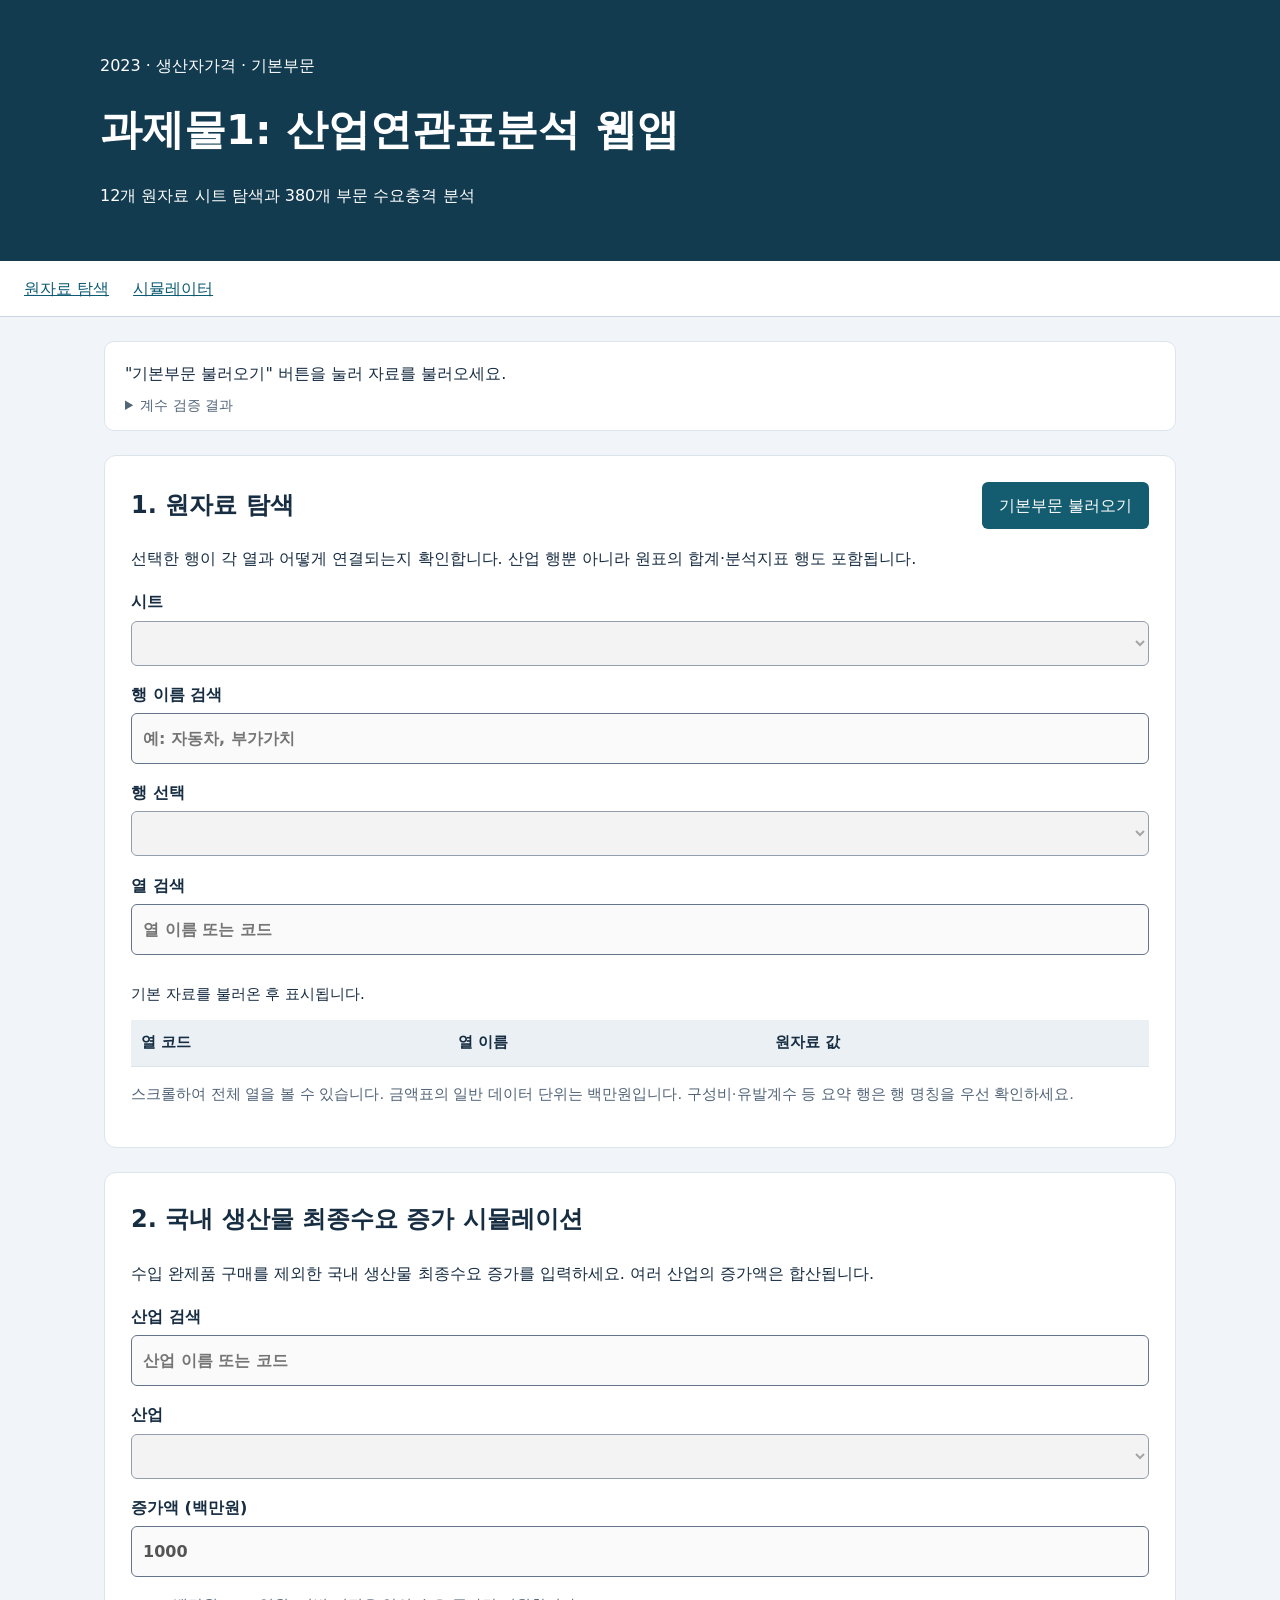
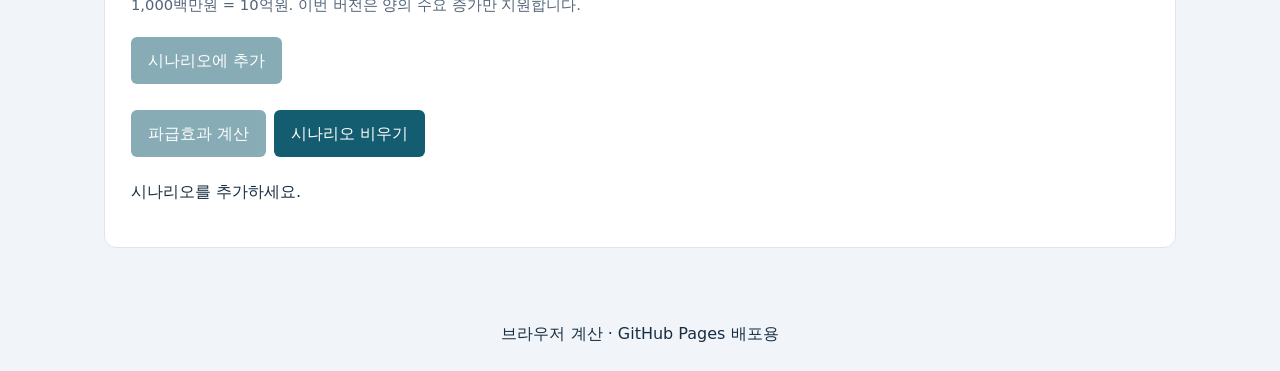
==== index.html @ 2fd3c2f0 "Add files via upload" ====
<!DOCTYPE html>

<html lang="ko"><head><meta charset="utf-8"/><meta content="width=device-width,initial-scale=1" name="viewport"/><title>과제물1: 산업연관표분석 웹앱</title><link href="./style.css" rel="stylesheet"/><script defer="" src="./app.js"></script></head>
<body><header><p>2023 · 생산자가격 · 기본부문</p><h1>과제물1: 산업연관표분석 웹앱</h1><p>12개 원자료 시트 탐색과 380개 부문 수요충격 분석</p></header>
<nav aria-label="주요 메뉴"><a href="#explorer">원자료 탐색</a><a href="#simulation">시뮬레이터</a></nav><main>
<aside aria-label="분석 준비 상태" class="loading-status"><p id="status" role="status">"기본부문 불러오기" 버튼을 눌러 자료를 불러오세요.</p><details><summary>계수 검증 결과</summary><pre id="validation">아직 자료를 불러오지 않았습니다.</pre></details></aside>
<section id="explorer"><div class="section-heading"><h2>1. 원자료 탐색</h2><button id="load-basic" type="button">기본부문 불러오기</button></div><p>선택한 행이 각 열과 어떻게 연결되는지 확인합니다. 산업 행뿐 아니라 원표의 합계·분석지표 행도 포함됩니다.</p><label>시트<select disabled="" id="sheet"></select></label><label>행 이름 검색<input disabled="" id="row-search" placeholder="예: 자동차, 부가가치"/></label><label>행 선택<select disabled="" id="row"></select></label><p id="unit"></p><label>열 검색<input disabled="" id="col-search" placeholder="열 이름 또는 코드"/></label><div class="scroll"><table><caption id="explore-caption">기본 자료를 불러온 후 표시됩니다.</caption><thead><tr><th>열 코드</th><th>열 이름</th><th>원자료 값</th></tr></thead><tbody id="cells"></tbody></table></div><p class="note">스크롤하여 전체 열을 볼 수 있습니다. 금액표의 일반 데이터 단위는 백만원입니다. 구성비·유발계수 등 요약 행은 행 명칭을 우선 확인하세요.</p></section>
<section id="simulation"><h2>2. 국내 생산물 최종수요 증가 시뮬레이션</h2><p>수입 완제품 구매를 제외한 국내 생산물 최종수요 증가를 입력하세요. 여러 산업의 증가액은 합산됩니다.</p><label>산업 검색<input disabled="" id="sector-search" placeholder="산업 이름 또는 코드"/></label><form id="scenario"><label>산업<select disabled="" id="sector" required=""></select></label><label>증가액 (백만원)<input disabled="" id="amount" min="0.01" required="" step="any" type="number" value="1000"/></label><p class="note">1,000백만원 = 10억원. 이번 버전은 양의 수요 증가만 지원합니다.</p><button disabled="" id="add">시나리오에 추가</button></form><ul id="basket"></ul><button disabled="" id="run">파급효과 계산</button><button id="clear">시나리오 비우기</button><p id="sim-status" role="status">시나리오를 추가하세요.</p><div hidden="" id="results"><div class="cards" id="cards"></div><h3>생산유발액 상위 15개 산업</h3><div id="bars"></div><button id="download">전체 380개 산업 CSV 다운로드</button><div class="scroll"><table><caption>산업별 유발액 — 백만원, 생산유발액 내림차순</caption><thead><tr><th>코드</th><th>산업</th><th>생산</th><th>수입</th><th>부가가치</th></tr></thead><tbody id="result-rows"></tbody></table></div></div></section>
</main><footer>브라우저 계산 · GitHub Pages 배포용</footer></body></html>
---- style.css ----
*{box-sizing:border-box}html{scroll-behavior:smooth}body{margin:0;font-family:system-ui,sans-serif;background:#f1f5f9;color:#172d42;line-height:1.7}header{background:#123b50;color:white;padding:36px max(24px,calc((100vw - 1080px)/2))}header h1{font-size:clamp(1.7rem,4vw,2.6rem);margin:6px 0}nav{display:flex;gap:24px;flex-wrap:wrap;padding:14px 24px;background:#fff;border-bottom:1px solid #cbd5e1}a{color:#0d5c73}main{max-width:1120px;margin:auto;padding:24px}section{background:white;border:1px solid #dce5eb;border-radius:12px;margin-bottom:24px;padding:26px;scroll-margin-top:20px}h2{margin-top:0}label{display:block;margin:15px 0;font-weight:600}input,select{display:block;width:100%;padding:11px;border:1px solid #64748b;border-radius:6px;font:inherit;margin-top:5px}button{font:inherit;cursor:pointer;padding:10px 17px;background:#145c70;color:white;border:0;border-radius:6px;margin:5px 8px 5px 0}button:disabled{opacity:.5;cursor:wait}:focus-visible{outline:3px solid #b65c00;outline-offset:3px}.note{color:#526478;font-size:.92rem}#status{background:#eaf5f5;padding:14px;border-radius:8px}.scroll{overflow:auto;max-height:460px}table{width:100%;border-collapse:collapse;font-size:.94rem}th,td{padding:10px;border-bottom:1px solid #dce5eb;text-align:left}thead{position:sticky;top:0;background:#eaf0f4}td:last-child{font-variant-numeric:tabular-nums}caption{text-align:left;padding:12px 0}.cards{display:grid;grid-template-columns:repeat(auto-fit,minmax(180px,1fr));gap:12px}.card{padding:16px;background:#edf6f7;border-radius:8px}.card strong{display:block;font-size:1.5rem}.bar{margin:12px 0}.track{background:#edf2f7;border-radius:4px;height:12px}.fill{height:12px;background:#168179;border-radius:4px}pre{white-space:pre-wrap;overflow-wrap:anywhere;background:#f1f5f9;padding:15px}footer{text-align:center;padding:24px}#basket button{font-size:.85rem} @media(max-width:600px){main{padding:12px}section{padding:18px}nav{gap:14px}}
.loading-status{background:#fff;border:1px solid #dce5eb;border-radius:10px;padding:12px 20px;margin-bottom:24px}.loading-status #status{margin:0;background:transparent;padding:6px 0}.loading-status details{font-size:.9rem;color:#526478}

.section-heading{display:flex;align-items:center;justify-content:space-between;gap:16px;flex-wrap:wrap;margin-bottom:14px}.section-heading h2{margin:0}.section-heading button{margin:0;white-space:nowrap}
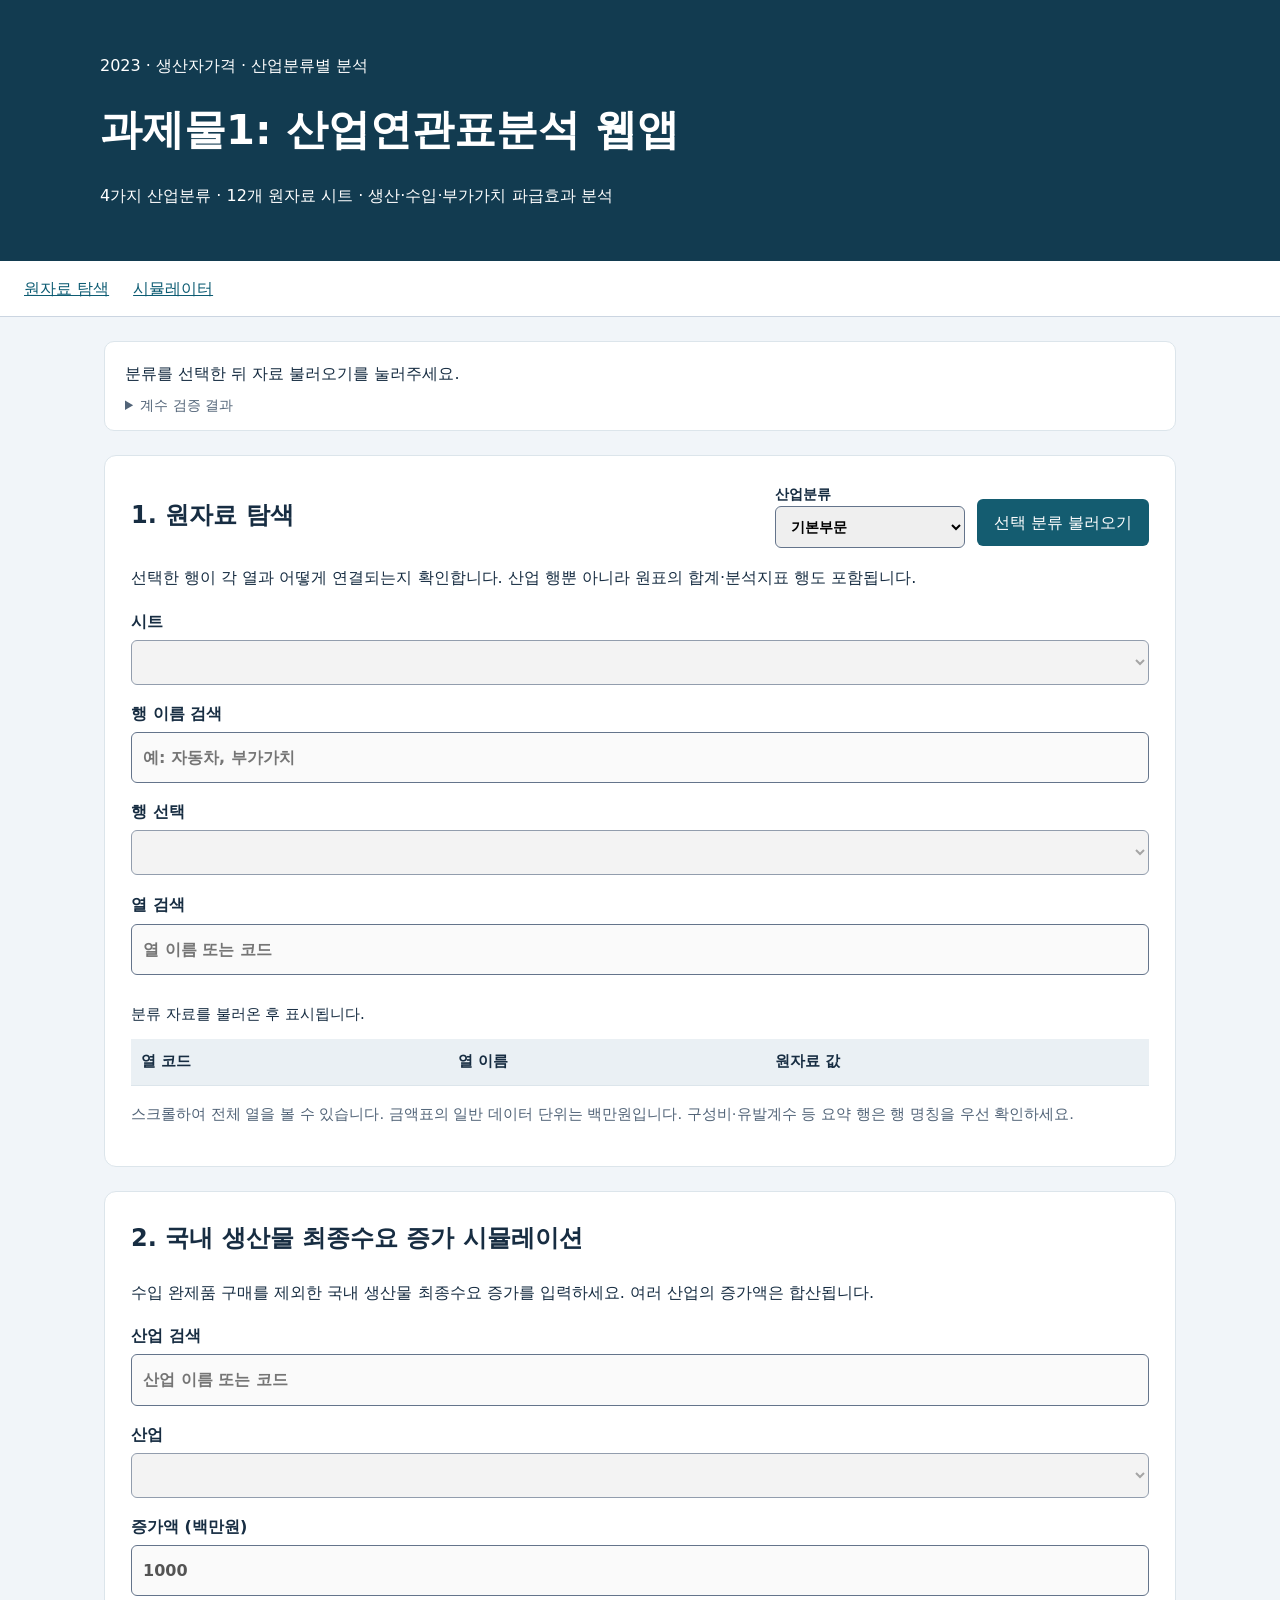
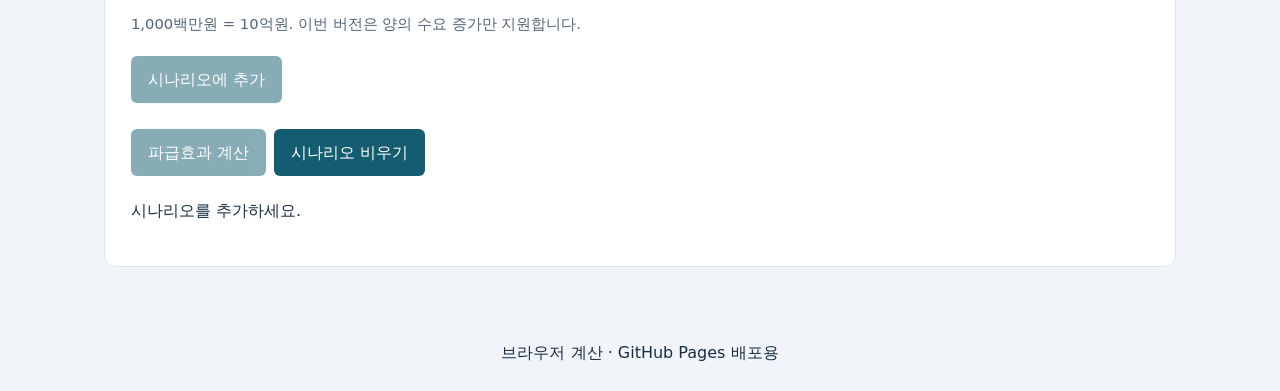
==== commit 7c96938e: "Add files via upload" ====
--- a/index.html
+++ b/index.html
@@ -1,9 +1,9 @@
 <!DOCTYPE html>
 
 <html lang="ko"><head><meta charset="utf-8"/><meta content="width=device-width,initial-scale=1" name="viewport"/><title>과제물1: 산업연관표분석 웹앱</title><link href="./style.css" rel="stylesheet"/><script defer="" src="./app.js"></script></head>
-<body><header><p>2023 · 생산자가격 · 기본부문</p><h1>과제물1: 산업연관표분석 웹앱</h1><p>12개 원자료 시트 탐색과 380개 부문 수요충격 분석</p></header>
+<body><header><p>2023 · 생산자가격 · 산업분류별 분석</p><h1>과제물1: 산업연관표분석 웹앱</h1><p>4가지 산업분류 · 12개 원자료 시트 · 생산·수입·부가가치 파급효과 분석</p></header>
 <nav aria-label="주요 메뉴"><a href="#explorer">원자료 탐색</a><a href="#simulation">시뮬레이터</a></nav><main>
-<aside aria-label="분석 준비 상태" class="loading-status"><p id="status" role="status">"기본부문 불러오기" 버튼을 눌러 자료를 불러오세요.</p><details><summary>계수 검증 결과</summary><pre id="validation">아직 자료를 불러오지 않았습니다.</pre></details></aside>
-<section id="explorer"><div class="section-heading"><h2>1. 원자료 탐색</h2><button id="load-basic" type="button">기본부문 불러오기</button></div><p>선택한 행이 각 열과 어떻게 연결되는지 확인합니다. 산업 행뿐 아니라 원표의 합계·분석지표 행도 포함됩니다.</p><label>시트<select disabled="" id="sheet"></select></label><label>행 이름 검색<input disabled="" id="row-search" placeholder="예: 자동차, 부가가치"/></label><label>행 선택<select disabled="" id="row"></select></label><p id="unit"></p><label>열 검색<input disabled="" id="col-search" placeholder="열 이름 또는 코드"/></label><div class="scroll"><table><caption id="explore-caption">기본 자료를 불러온 후 표시됩니다.</caption><thead><tr><th>열 코드</th><th>열 이름</th><th>원자료 값</th></tr></thead><tbody id="cells"></tbody></table></div><p class="note">스크롤하여 전체 열을 볼 수 있습니다. 금액표의 일반 데이터 단위는 백만원입니다. 구성비·유발계수 등 요약 행은 행 명칭을 우선 확인하세요.</p></section>
-<section id="simulation"><h2>2. 국내 생산물 최종수요 증가 시뮬레이션</h2><p>수입 완제품 구매를 제외한 국내 생산물 최종수요 증가를 입력하세요. 여러 산업의 증가액은 합산됩니다.</p><label>산업 검색<input disabled="" id="sector-search" placeholder="산업 이름 또는 코드"/></label><form id="scenario"><label>산업<select disabled="" id="sector" required=""></select></label><label>증가액 (백만원)<input disabled="" id="amount" min="0.01" required="" step="any" type="number" value="1000"/></label><p class="note">1,000백만원 = 10억원. 이번 버전은 양의 수요 증가만 지원합니다.</p><button disabled="" id="add">시나리오에 추가</button></form><ul id="basket"></ul><button disabled="" id="run">파급효과 계산</button><button id="clear">시나리오 비우기</button><p id="sim-status" role="status">시나리오를 추가하세요.</p><div hidden="" id="results"><div class="cards" id="cards"></div><h3>생산유발액 상위 15개 산업</h3><div id="bars"></div><button id="download">전체 380개 산업 CSV 다운로드</button><div class="scroll"><table><caption>산업별 유발액 — 백만원, 생산유발액 내림차순</caption><thead><tr><th>코드</th><th>산업</th><th>생산</th><th>수입</th><th>부가가치</th></tr></thead><tbody id="result-rows"></tbody></table></div></div></section>
+<aside aria-label="분석 준비 상태" class="loading-status"><p id="status" role="status">분류를 선택한 뒤 자료 불러오기를 눌러주세요.</p><details><summary>계수 검증 결과</summary><pre id="validation">아직 자료를 불러오지 않았습니다.</pre></details></aside>
+<section id="explorer"><div class="section-heading"><h2>1. 원자료 탐색</h2><div class="load-controls"><label for="classification">산업분류<select id="classification"><option value="basic">기본부문</option><option value="large">통합대분류</option><option value="medium">통합중분류</option><option value="small">통합소분류</option></select></label><button id="load-basic" type="button">선택 분류 불러오기</button></div></div><p>선택한 행이 각 열과 어떻게 연결되는지 확인합니다. 산업 행뿐 아니라 원표의 합계·분석지표 행도 포함됩니다.</p><label>시트<select disabled="" id="sheet"></select></label><label>행 이름 검색<input disabled="" id="row-search" placeholder="예: 자동차, 부가가치"/></label><label>행 선택<select disabled="" id="row"></select></label><p id="unit"></p><label>열 검색<input disabled="" id="col-search" placeholder="열 이름 또는 코드"/></label><div class="scroll"><table><caption id="explore-caption">분류 자료를 불러온 후 표시됩니다.</caption><thead><tr><th>열 코드</th><th>열 이름</th><th>원자료 값</th></tr></thead><tbody id="cells"></tbody></table></div><p class="note">스크롤하여 전체 열을 볼 수 있습니다. 금액표의 일반 데이터 단위는 백만원입니다. 구성비·유발계수 등 요약 행은 행 명칭을 우선 확인하세요.</p></section>
+<section id="simulation"><h2>2. 국내 생산물 최종수요 증가 시뮬레이션</h2><p>수입 완제품 구매를 제외한 국내 생산물 최종수요 증가를 입력하세요. 여러 산업의 증가액은 합산됩니다.</p><label>산업 검색<input disabled="" id="sector-search" placeholder="산업 이름 또는 코드"/></label><form id="scenario"><label>산업<select disabled="" id="sector" required=""></select></label><label>증가액 (백만원)<input disabled="" id="amount" min="0.01" required="" step="any" type="number" value="1000"/></label><p class="note">1,000백만원 = 10억원. 이번 버전은 양의 수요 증가만 지원합니다.</p><button disabled="" id="add">시나리오에 추가</button></form><ul id="basket"></ul><button disabled="" id="run">파급효과 계산</button><button id="clear">시나리오 비우기</button><p id="sim-status" role="status">시나리오를 추가하세요.</p><div hidden="" id="results"><div class="cards" id="cards"></div><h3>생산유발액 상위 15개 산업</h3><div id="bars"></div><button id="download">전체 산업 CSV 다운로드</button><div class="scroll"><table><caption>산업별 유발액 — 백만원, 생산유발액 내림차순</caption><thead><tr><th>코드</th><th>산업</th><th>생산</th><th>수입</th><th>부가가치</th></tr></thead><tbody id="result-rows"></tbody></table></div></div></section>
 </main><footer>브라우저 계산 · GitHub Pages 배포용</footer></body></html>
--- a/style.css
+++ b/style.css
@@ -2,3 +2,5 @@
 .loading-status{background:#fff;border:1px solid #dce5eb;border-radius:10px;padding:12px 20px;margin-bottom:24px}.loading-status #status{margin:0;background:transparent;padding:6px 0}.loading-status details{font-size:.9rem;color:#526478}
 
 .section-heading{display:flex;align-items:center;justify-content:space-between;gap:16px;flex-wrap:wrap;margin-bottom:14px}.section-heading h2{margin:0}.section-heading button{margin:0;white-space:nowrap}
+
+.load-controls{display:flex;gap:12px;align-items:flex-end;flex-wrap:wrap}.load-controls label{margin:0;min-width:190px;font-size:.9rem}.load-controls select{margin:0}.load-controls button{margin:0 0 2px 0}@media(max-width:600px){.load-controls{width:100%}.load-controls label,.load-controls button{width:100%}}
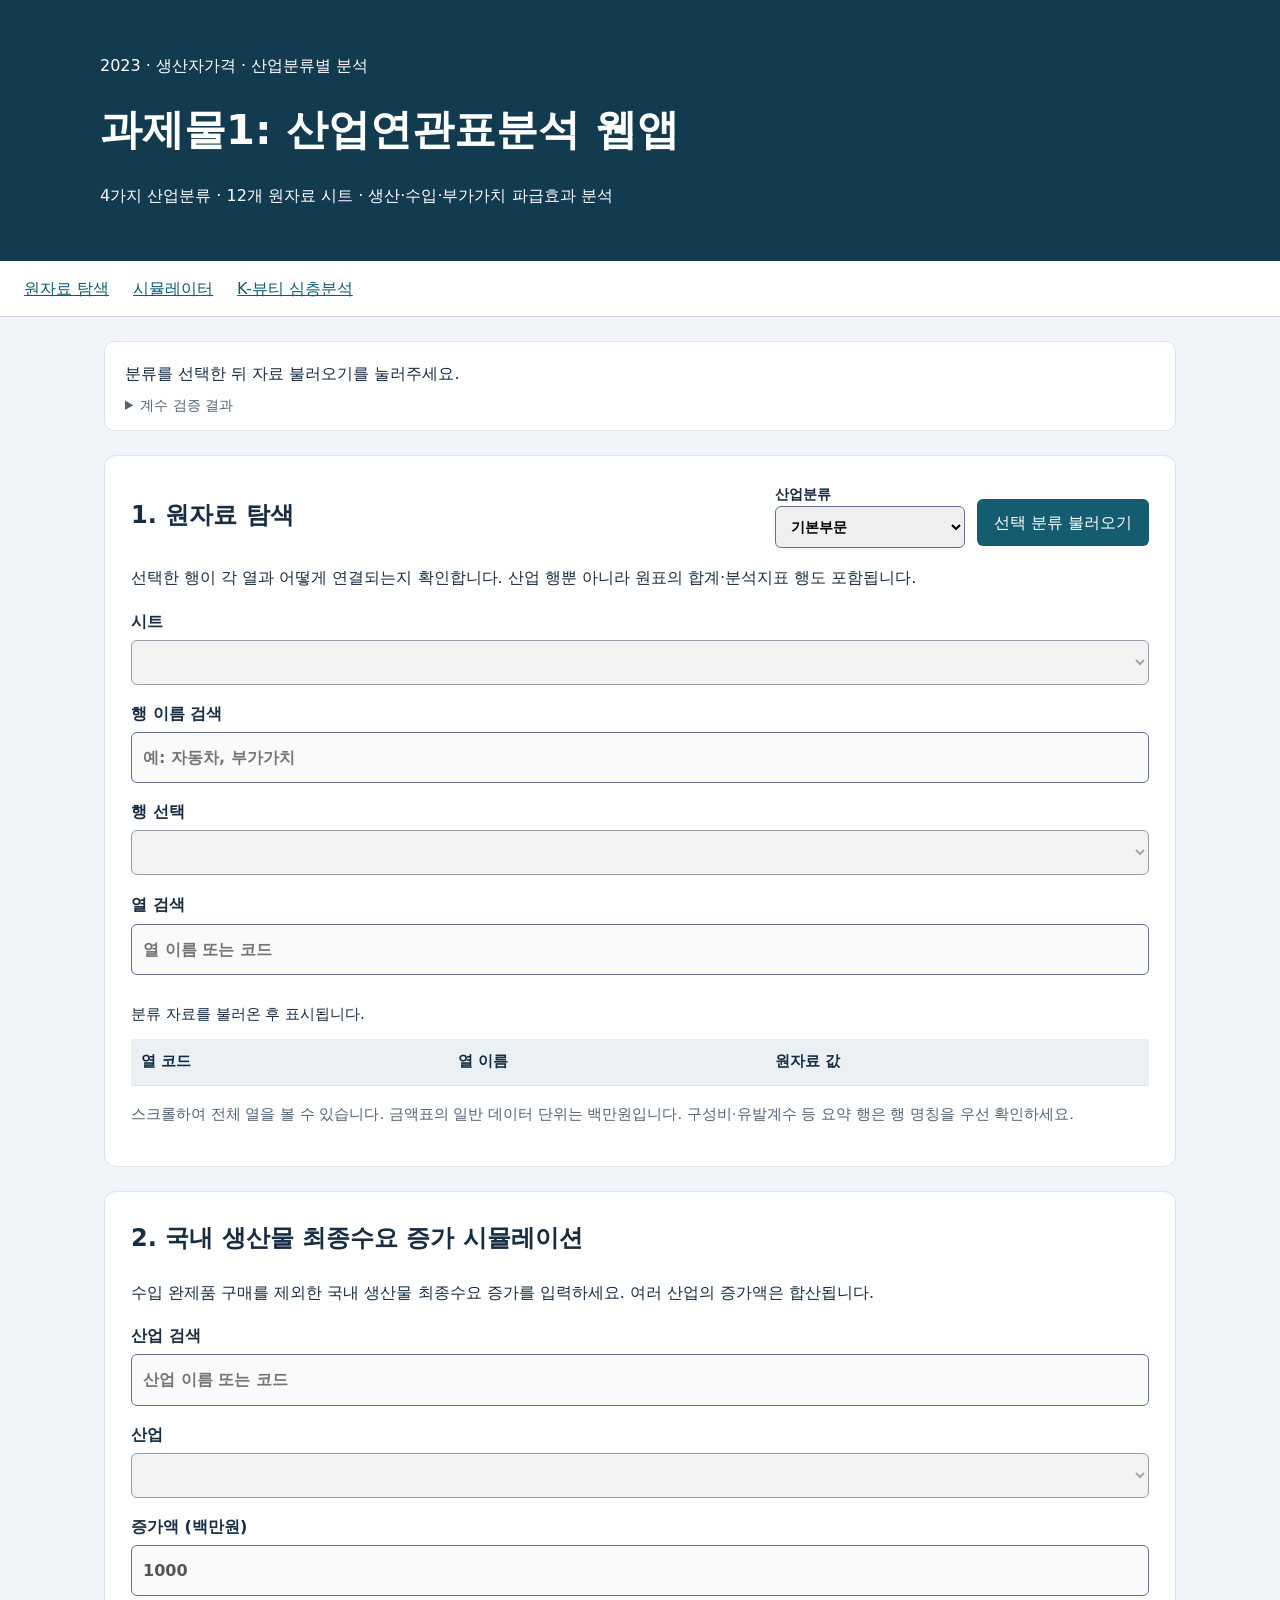
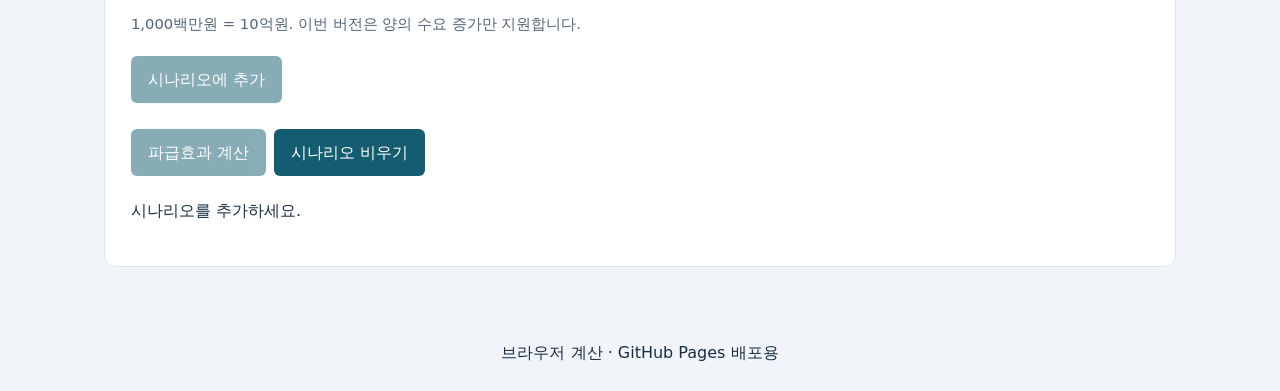
==== commit 4808890a: "Add files via upload" ====
--- a/index.html
+++ b/index.html
@@ -2,7 +2,7 @@
 
 <html lang="ko"><head><meta charset="utf-8"/><meta content="width=device-width,initial-scale=1" name="viewport"/><title>과제물1: 산업연관표분석 웹앱</title><link href="./style.css" rel="stylesheet"/><script defer="" src="./app.js"></script></head>
 <body><header><p>2023 · 생산자가격 · 산업분류별 분석</p><h1>과제물1: 산업연관표분석 웹앱</h1><p>4가지 산업분류 · 12개 원자료 시트 · 생산·수입·부가가치 파급효과 분석</p></header>
-<nav aria-label="주요 메뉴"><a href="#explorer">원자료 탐색</a><a href="#simulation">시뮬레이터</a></nav><main>
+<nav aria-label="주요 메뉴"><a href="#explorer">원자료 탐색</a><a href="#simulation">시뮬레이터</a><a href="./beauty.html">K-뷰티 심층분석</a></nav><main>
 <aside aria-label="분석 준비 상태" class="loading-status"><p id="status" role="status">분류를 선택한 뒤 자료 불러오기를 눌러주세요.</p><details><summary>계수 검증 결과</summary><pre id="validation">아직 자료를 불러오지 않았습니다.</pre></details></aside>
 <section id="explorer"><div class="section-heading"><h2>1. 원자료 탐색</h2><div class="load-controls"><label for="classification">산업분류<select id="classification"><option value="basic">기본부문</option><option value="large">통합대분류</option><option value="medium">통합중분류</option><option value="small">통합소분류</option></select></label><button id="load-basic" type="button">선택 분류 불러오기</button></div></div><p>선택한 행이 각 열과 어떻게 연결되는지 확인합니다. 산업 행뿐 아니라 원표의 합계·분석지표 행도 포함됩니다.</p><label>시트<select disabled="" id="sheet"></select></label><label>행 이름 검색<input disabled="" id="row-search" placeholder="예: 자동차, 부가가치"/></label><label>행 선택<select disabled="" id="row"></select></label><p id="unit"></p><label>열 검색<input disabled="" id="col-search" placeholder="열 이름 또는 코드"/></label><div class="scroll"><table><caption id="explore-caption">분류 자료를 불러온 후 표시됩니다.</caption><thead><tr><th>열 코드</th><th>열 이름</th><th>원자료 값</th></tr></thead><tbody id="cells"></tbody></table></div><p class="note">스크롤하여 전체 열을 볼 수 있습니다. 금액표의 일반 데이터 단위는 백만원입니다. 구성비·유발계수 등 요약 행은 행 명칭을 우선 확인하세요.</p></section>
 <section id="simulation"><h2>2. 국내 생산물 최종수요 증가 시뮬레이션</h2><p>수입 완제품 구매를 제외한 국내 생산물 최종수요 증가를 입력하세요. 여러 산업의 증가액은 합산됩니다.</p><label>산업 검색<input disabled="" id="sector-search" placeholder="산업 이름 또는 코드"/></label><form id="scenario"><label>산업<select disabled="" id="sector" required=""></select></label><label>증가액 (백만원)<input disabled="" id="amount" min="0.01" required="" step="any" type="number" value="1000"/></label><p class="note">1,000백만원 = 10억원. 이번 버전은 양의 수요 증가만 지원합니다.</p><button disabled="" id="add">시나리오에 추가</button></form><ul id="basket"></ul><button disabled="" id="run">파급효과 계산</button><button id="clear">시나리오 비우기</button><p id="sim-status" role="status">시나리오를 추가하세요.</p><div hidden="" id="results"><div class="cards" id="cards"></div><h3>생산유발액 상위 15개 산업</h3><div id="bars"></div><button id="download">전체 산업 CSV 다운로드</button><div class="scroll"><table><caption>산업별 유발액 — 백만원, 생산유발액 내림차순</caption><thead><tr><th>코드</th><th>산업</th><th>생산</th><th>수입</th><th>부가가치</th></tr></thead><tbody id="result-rows"></tbody></table></div></div></section>
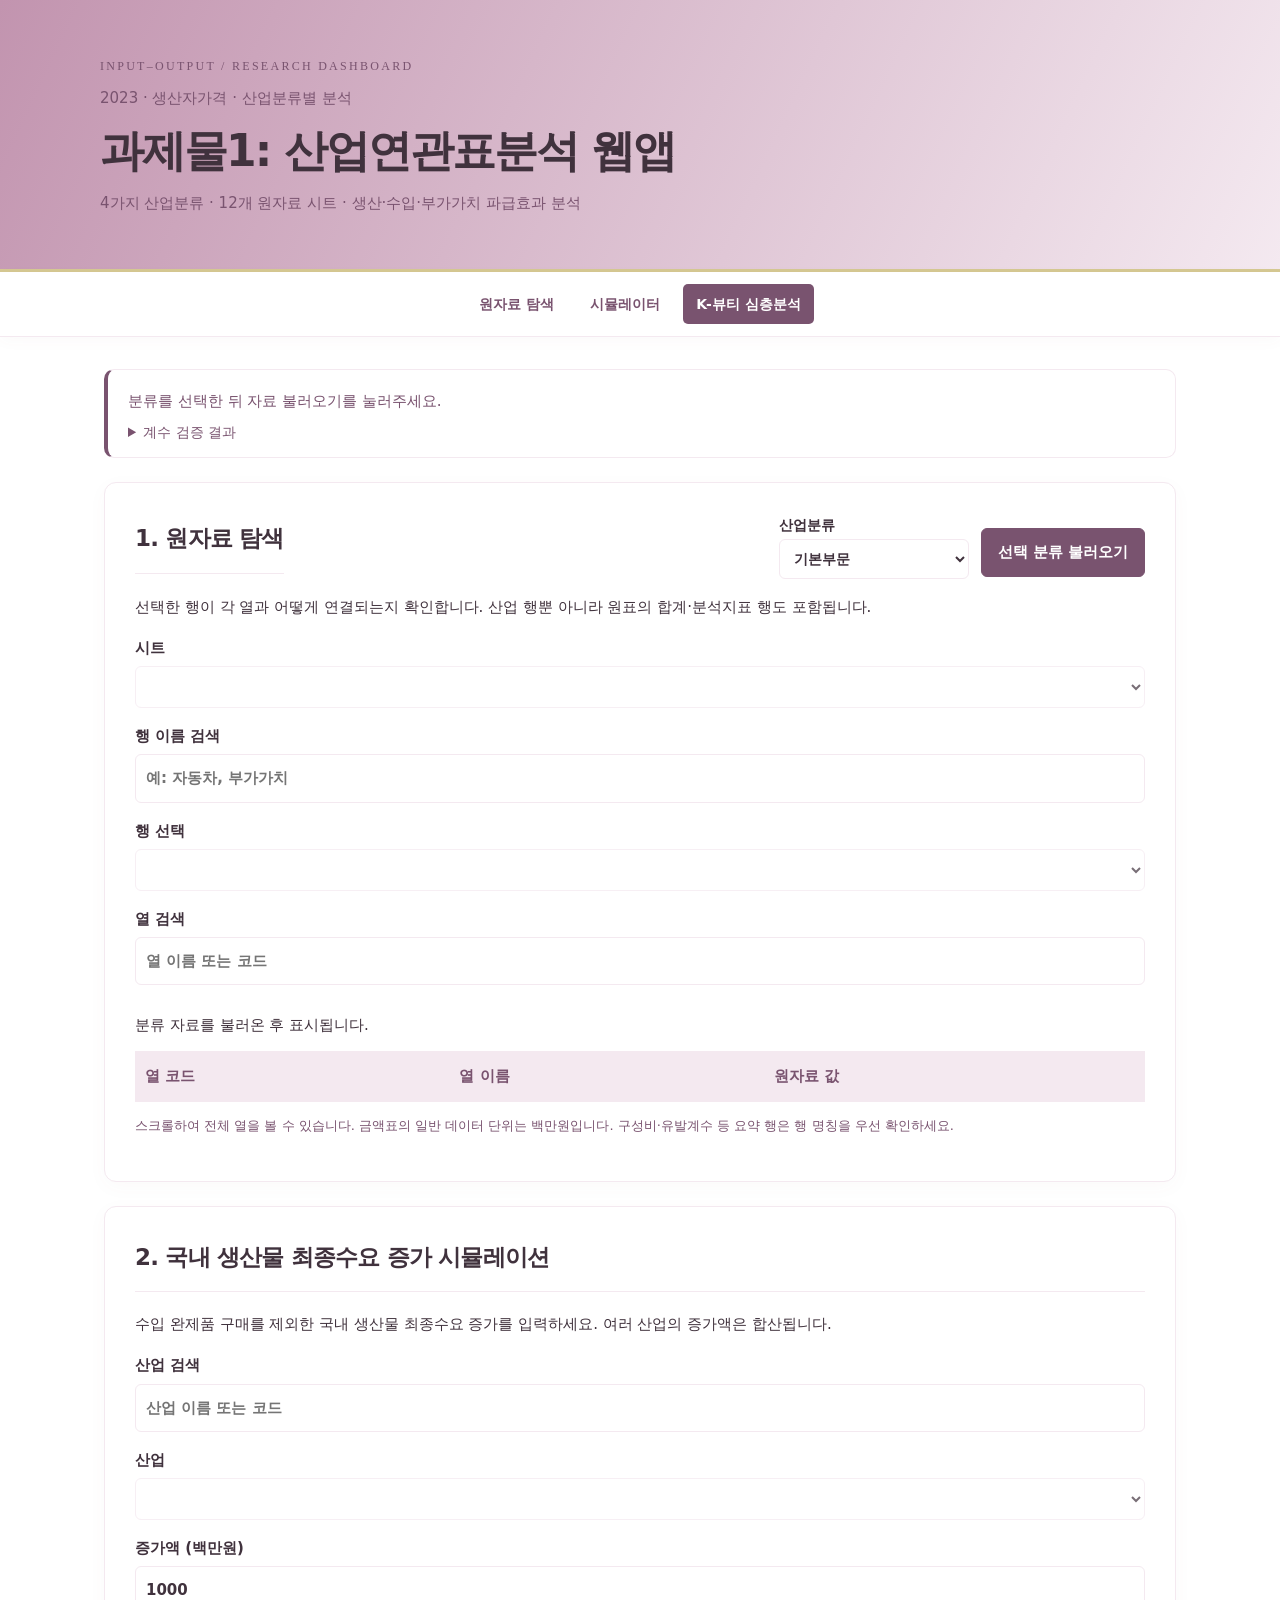
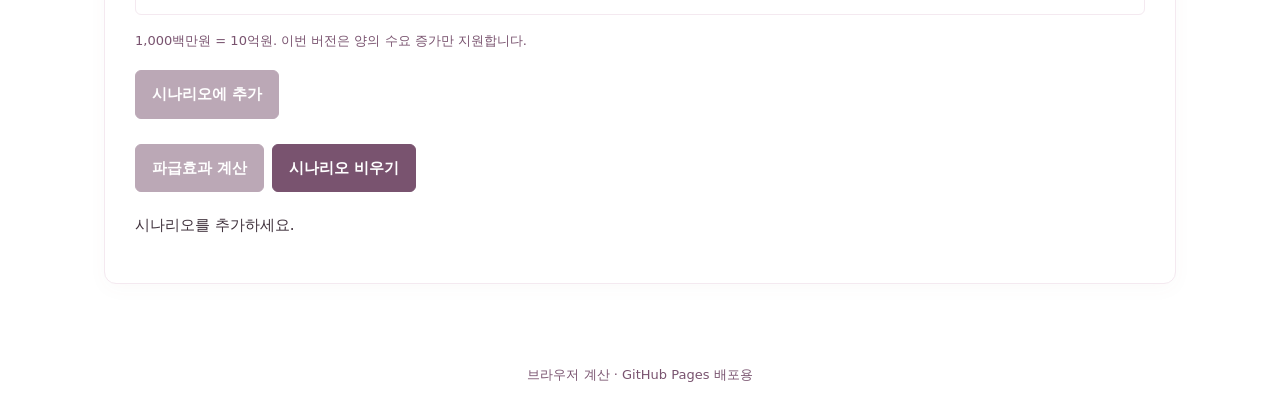
==== commit e44e4732: "Add files via upload" ====
--- a/index.html
+++ b/index.html
@@ -1,7 +1,18 @@
 <!DOCTYPE html>
 
-<html lang="ko"><head><meta charset="utf-8"/><meta content="width=device-width,initial-scale=1" name="viewport"/><title>과제물1: 산업연관표분석 웹앱</title><link href="./style.css" rel="stylesheet"/><script defer="" src="./app.js"></script></head>
-<body><header><p>2023 · 생산자가격 · 산업분류별 분석</p><h1>과제물1: 산업연관표분석 웹앱</h1><p>4가지 산업분류 · 12개 원자료 시트 · 생산·수입·부가가치 파급효과 분석</p></header>
+<html lang="ko"><head><meta charset="utf-8"/><meta content="width=device-width,initial-scale=1" name="viewport"/><title>과제물1: 산업연관표분석 웹앱</title><link href="./style.css" rel="stylesheet"/><script defer="" src="./app.js"></script><style>
+/* Premium editorial theme */
+:root{--paper:#ffffff;--surface:#ffffff;--ink:#40323D;--muted:#79536F;--line:#F4E9F0;--accent:#79536F;--soft:#F4E9F0;--dark:#79536F}
+html{scroll-behavior:smooth}body{background:var(--paper);color:var(--ink);font-family:system-ui,-apple-system,"Malgun Gothic",sans-serif;line-height:1.75;font-size:15px}header{position:relative;background:linear-gradient(115deg,#C294AF,#F4E9F0);color:#40323D;padding:48px max(24px,calc((100% - 1080px)/2)) 44px;border-bottom:4px solid #C294AF}header h1{font-weight:650;letter-spacing:-.045em;line-height:1.25;font-size:clamp(28px,4vw,44px);margin:12px 0}header p{color:#79536F;margin:8px 0}header a{color:#40323D;text-underline-offset:4px;font-size:13px}header .eyebrow{font-family:Georgia,serif;letter-spacing:.19em;font-size:12px;color:#79536F}nav{position:sticky;top:0;z-index:10;display:flex;justify-content:center;align-items:center;gap:10px;flex-wrap:wrap;padding:12px 20px;background:#ffffff;border-bottom:1px solid var(--line);box-shadow:0 4px 14px #79536F08}nav a{color:var(--accent);text-decoration:none;font-weight:650;font-size:14px;padding:8px 13px;border-radius:5px}nav a:hover{background:var(--soft)}nav a[href$="beauty.html"]{background:var(--dark);color:white}main{max-width:1120px;padding:32px 24px;margin:auto}section{background:var(--surface);border:1px solid var(--line);border-radius:12px;padding:30px;margin-bottom:24px;box-shadow:0 5px 20px #79536F08;scroll-margin-top:100px}h2{font-size:23px;letter-spacing:-.035em;font-weight:650;margin-top:0;border-bottom:1px solid var(--line);padding-bottom:14px}h3{font-size:16px;letter-spacing:-.02em;color:var(--dark)}a{color:var(--accent)}label{color:var(--ink)}input,select{background:#ffffff;color:var(--ink);border:1px solid #F4E9F0;border-radius:6px;padding:10px;font:inherit}button{background:var(--accent);color:#ffffff;border:1px solid var(--accent);border-radius:6px;padding:10px 16px;font-weight:600;cursor:pointer}button:hover:not(:disabled){background:var(--dark);border-color:var(--dark);color:white}button:disabled{opacity:.5;cursor:not-allowed}:focus-visible{outline:3px solid #79536F;outline-offset:3px}.note{color:var(--muted);font-size:13px}table{font-variant-numeric:tabular-nums}th,thead{background:#F4E9F0;color:var(--dark)}th,td{border-bottom:1px solid var(--line);padding:12px 10px}tbody tr:hover{background:#F4E9F0}.metric,.card{background:#F4E9F0;border:1px solid #F4E9F0;border-radius:8px;padding:20px}.metric strong,.card strong{color:var(--accent);font-family:Georgia,serif;font-size:30px;letter-spacing:-.02em;font-weight:500}.viz{background:#ffffff;border:1px solid var(--line);padding:20px;border-radius:8px}.bar,.track{background:#F4E9F0}.fill,.bar i{background:#79536F}.flownode{border-color:#F4E9F0;background:#ffffff}.flowcenter{background:var(--dark)}.arrowcol{color:var(--accent)}.formula,pre{background:#F4E9F0;border-radius:6px}tr.focus td{background:#F4E9F0;color:#40323D}.loading-status{background:var(--surface);border-color:var(--line);border-left:4px solid #79536F}.loading-status details,#status{color:var(--muted)}footer{color:var(--muted);text-align:center;padding:24px;font-size:13px} @media(max-width:600px){header{padding:28px 20px}main{padding:14px}section{padding:17px}nav{gap:2px;padding:8px}nav a{font-size:12px;padding:6px 8px}h2{font-size:20px}.viz{padding:12px}}@media print{body,section{background:white;box-shadow:none}nav,button{display:none}header{background:white;color:#40323D;border-bottom:1px solid #aaa}header p,header a,header .eyebrow{color:#40323D}}
+
+/* Mauve editorial theme */
+header{background:linear-gradient(115deg,#C294AF,#F4E9F0)!important;color:#40323D!important;border-bottom:3px solid #C294AF!important}header h1,header a{color:#40323D!important}header p{color:#79536F!important}header .eyebrow{color:#79536F!important}body{background:#ffffff!important}section{background:#fff!important}input:focus,select:focus,button:focus-visible,a:focus-visible{outline:2px solid #79536F;outline-offset:2px} @media print{header{background:#fff!important;color:#40323D!important}body{background:#fff!important}}
+</style><style>body{background:#fff!important}header{background:linear-gradient(115deg,#F4E9F0,#C294AF)!important;border-bottom:3px solid #C294AF!important} .stack span:nth-child(2),.stack span:nth-child(3){color:#40323D} .sw{border:1px solid #79536F55} .bar i{border-radius:4px} .viz{background:#fff} .metric{background:#F4E9F0} .chartrow .bar{background:#F4E9F0} @media print{header{background:white!important}}</style><style>
+/* Mood board accent */
+header{background:linear-gradient(115deg,#C294AF,#F4E9F0)!important;border-bottom:3px solid #D5C892!important}nav a:hover{background:#F4E9F0} .stack span{color:#40323D!important}.stack span:first-child{color:white!important}.metric{border-top:3px solid #D5C892!important}button:hover:not(:disabled){background:#D5C892!important;color:#40323D!important;border-color:#D5C892!important}
+@media print{header{background:white!important}}
+</style></head>
+<body><header><p class="eyebrow">INPUT–OUTPUT / RESEARCH DASHBOARD</p><p>2023 · 생산자가격 · 산업분류별 분석</p><h1>과제물1: 산업연관표분석 웹앱</h1><p>4가지 산업분류 · 12개 원자료 시트 · 생산·수입·부가가치 파급효과 분석</p></header>
 <nav aria-label="주요 메뉴"><a href="#explorer">원자료 탐색</a><a href="#simulation">시뮬레이터</a><a href="./beauty.html">K-뷰티 심층분석</a></nav><main>
 <aside aria-label="분석 준비 상태" class="loading-status"><p id="status" role="status">분류를 선택한 뒤 자료 불러오기를 눌러주세요.</p><details><summary>계수 검증 결과</summary><pre id="validation">아직 자료를 불러오지 않았습니다.</pre></details></aside>
 <section id="explorer"><div class="section-heading"><h2>1. 원자료 탐색</h2><div class="load-controls"><label for="classification">산업분류<select id="classification"><option value="basic">기본부문</option><option value="large">통합대분류</option><option value="medium">통합중분류</option><option value="small">통합소분류</option></select></label><button id="load-basic" type="button">선택 분류 불러오기</button></div></div><p>선택한 행이 각 열과 어떻게 연결되는지 확인합니다. 산업 행뿐 아니라 원표의 합계·분석지표 행도 포함됩니다.</p><label>시트<select disabled="" id="sheet"></select></label><label>행 이름 검색<input disabled="" id="row-search" placeholder="예: 자동차, 부가가치"/></label><label>행 선택<select disabled="" id="row"></select></label><p id="unit"></p><label>열 검색<input disabled="" id="col-search" placeholder="열 이름 또는 코드"/></label><div class="scroll"><table><caption id="explore-caption">분류 자료를 불러온 후 표시됩니다.</caption><thead><tr><th>열 코드</th><th>열 이름</th><th>원자료 값</th></tr></thead><tbody id="cells"></tbody></table></div><p class="note">스크롤하여 전체 열을 볼 수 있습니다. 금액표의 일반 데이터 단위는 백만원입니다. 구성비·유발계수 등 요약 행은 행 명칭을 우선 확인하세요.</p></section>
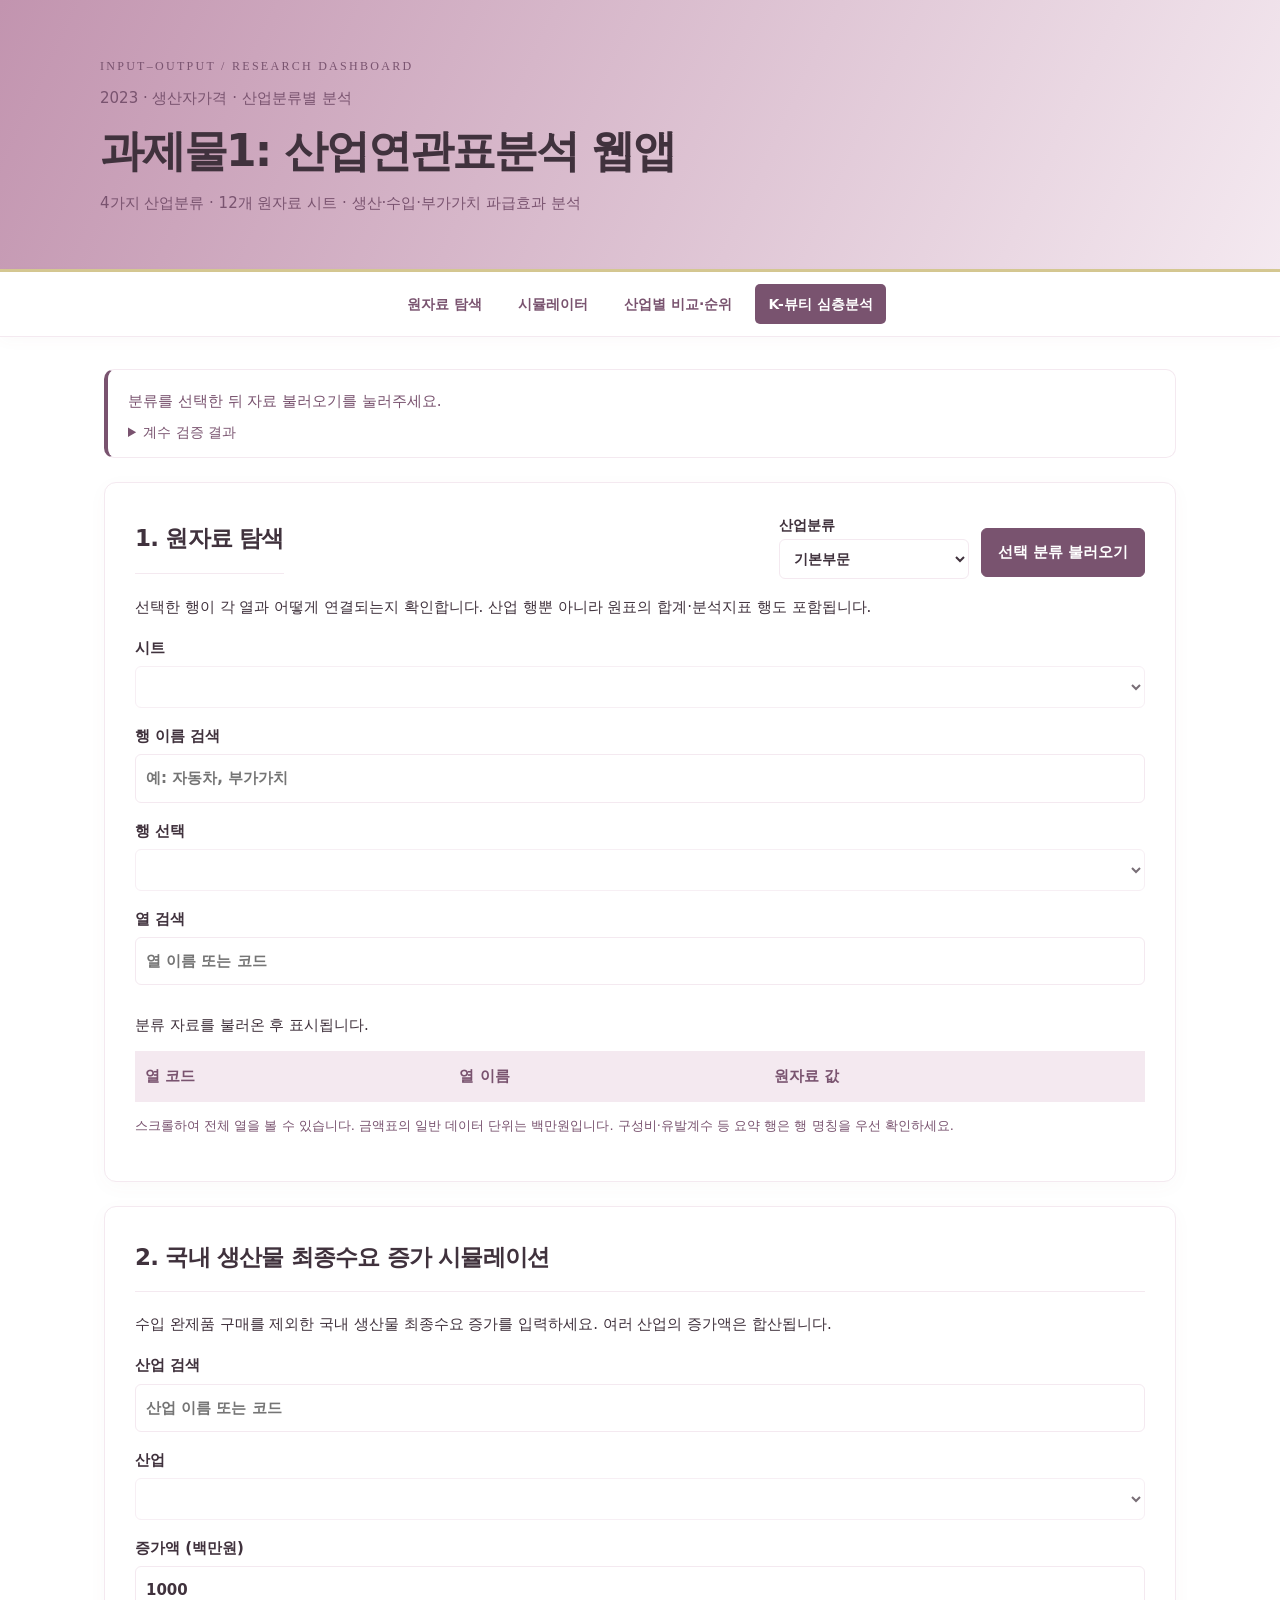
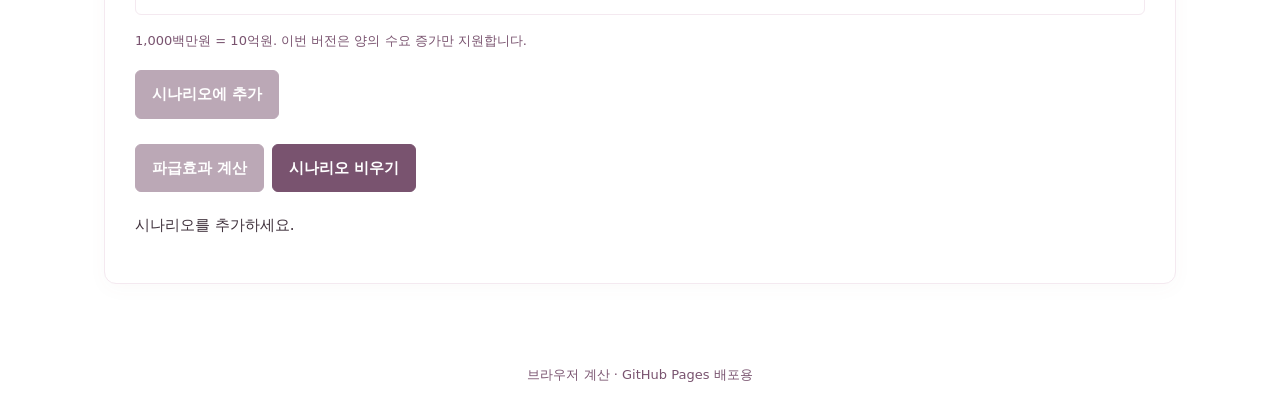
==== commit 68f82fbd: "Add files via upload" ====
--- a/index.html
+++ b/index.html
@@ -13,7 +13,7 @@
 @media print{header{background:white!important}}
 </style></head>
 <body><header><p class="eyebrow">INPUT–OUTPUT / RESEARCH DASHBOARD</p><p>2023 · 생산자가격 · 산업분류별 분석</p><h1>과제물1: 산업연관표분석 웹앱</h1><p>4가지 산업분류 · 12개 원자료 시트 · 생산·수입·부가가치 파급효과 분석</p></header>
-<nav aria-label="주요 메뉴"><a href="#explorer">원자료 탐색</a><a href="#simulation">시뮬레이터</a><a href="./beauty.html">K-뷰티 심층분석</a></nav><main>
+<nav aria-label="주요 메뉴"><a href="#explorer">원자료 탐색</a><a href="#simulation">시뮬레이터</a><a href="./ranking.html">산업별 비교·순위</a><a href="./beauty.html">K-뷰티 심층분석</a></nav><main>
 <aside aria-label="분석 준비 상태" class="loading-status"><p id="status" role="status">분류를 선택한 뒤 자료 불러오기를 눌러주세요.</p><details><summary>계수 검증 결과</summary><pre id="validation">아직 자료를 불러오지 않았습니다.</pre></details></aside>
 <section id="explorer"><div class="section-heading"><h2>1. 원자료 탐색</h2><div class="load-controls"><label for="classification">산업분류<select id="classification"><option value="basic">기본부문</option><option value="large">통합대분류</option><option value="medium">통합중분류</option><option value="small">통합소분류</option></select></label><button id="load-basic" type="button">선택 분류 불러오기</button></div></div><p>선택한 행이 각 열과 어떻게 연결되는지 확인합니다. 산업 행뿐 아니라 원표의 합계·분석지표 행도 포함됩니다.</p><label>시트<select disabled="" id="sheet"></select></label><label>행 이름 검색<input disabled="" id="row-search" placeholder="예: 자동차, 부가가치"/></label><label>행 선택<select disabled="" id="row"></select></label><p id="unit"></p><label>열 검색<input disabled="" id="col-search" placeholder="열 이름 또는 코드"/></label><div class="scroll"><table><caption id="explore-caption">분류 자료를 불러온 후 표시됩니다.</caption><thead><tr><th>열 코드</th><th>열 이름</th><th>원자료 값</th></tr></thead><tbody id="cells"></tbody></table></div><p class="note">스크롤하여 전체 열을 볼 수 있습니다. 금액표의 일반 데이터 단위는 백만원입니다. 구성비·유발계수 등 요약 행은 행 명칭을 우선 확인하세요.</p></section>
 <section id="simulation"><h2>2. 국내 생산물 최종수요 증가 시뮬레이션</h2><p>수입 완제품 구매를 제외한 국내 생산물 최종수요 증가를 입력하세요. 여러 산업의 증가액은 합산됩니다.</p><label>산업 검색<input disabled="" id="sector-search" placeholder="산업 이름 또는 코드"/></label><form id="scenario"><label>산업<select disabled="" id="sector" required=""></select></label><label>증가액 (백만원)<input disabled="" id="amount" min="0.01" required="" step="any" type="number" value="1000"/></label><p class="note">1,000백만원 = 10억원. 이번 버전은 양의 수요 증가만 지원합니다.</p><button disabled="" id="add">시나리오에 추가</button></form><ul id="basket"></ul><button disabled="" id="run">파급효과 계산</button><button id="clear">시나리오 비우기</button><p id="sim-status" role="status">시나리오를 추가하세요.</p><div hidden="" id="results"><div class="cards" id="cards"></div><h3>생산유발액 상위 15개 산업</h3><div id="bars"></div><button id="download">전체 산업 CSV 다운로드</button><div class="scroll"><table><caption>산업별 유발액 — 백만원, 생산유발액 내림차순</caption><thead><tr><th>코드</th><th>산업</th><th>생산</th><th>수입</th><th>부가가치</th></tr></thead><tbody id="result-rows"></tbody></table></div></div></section>
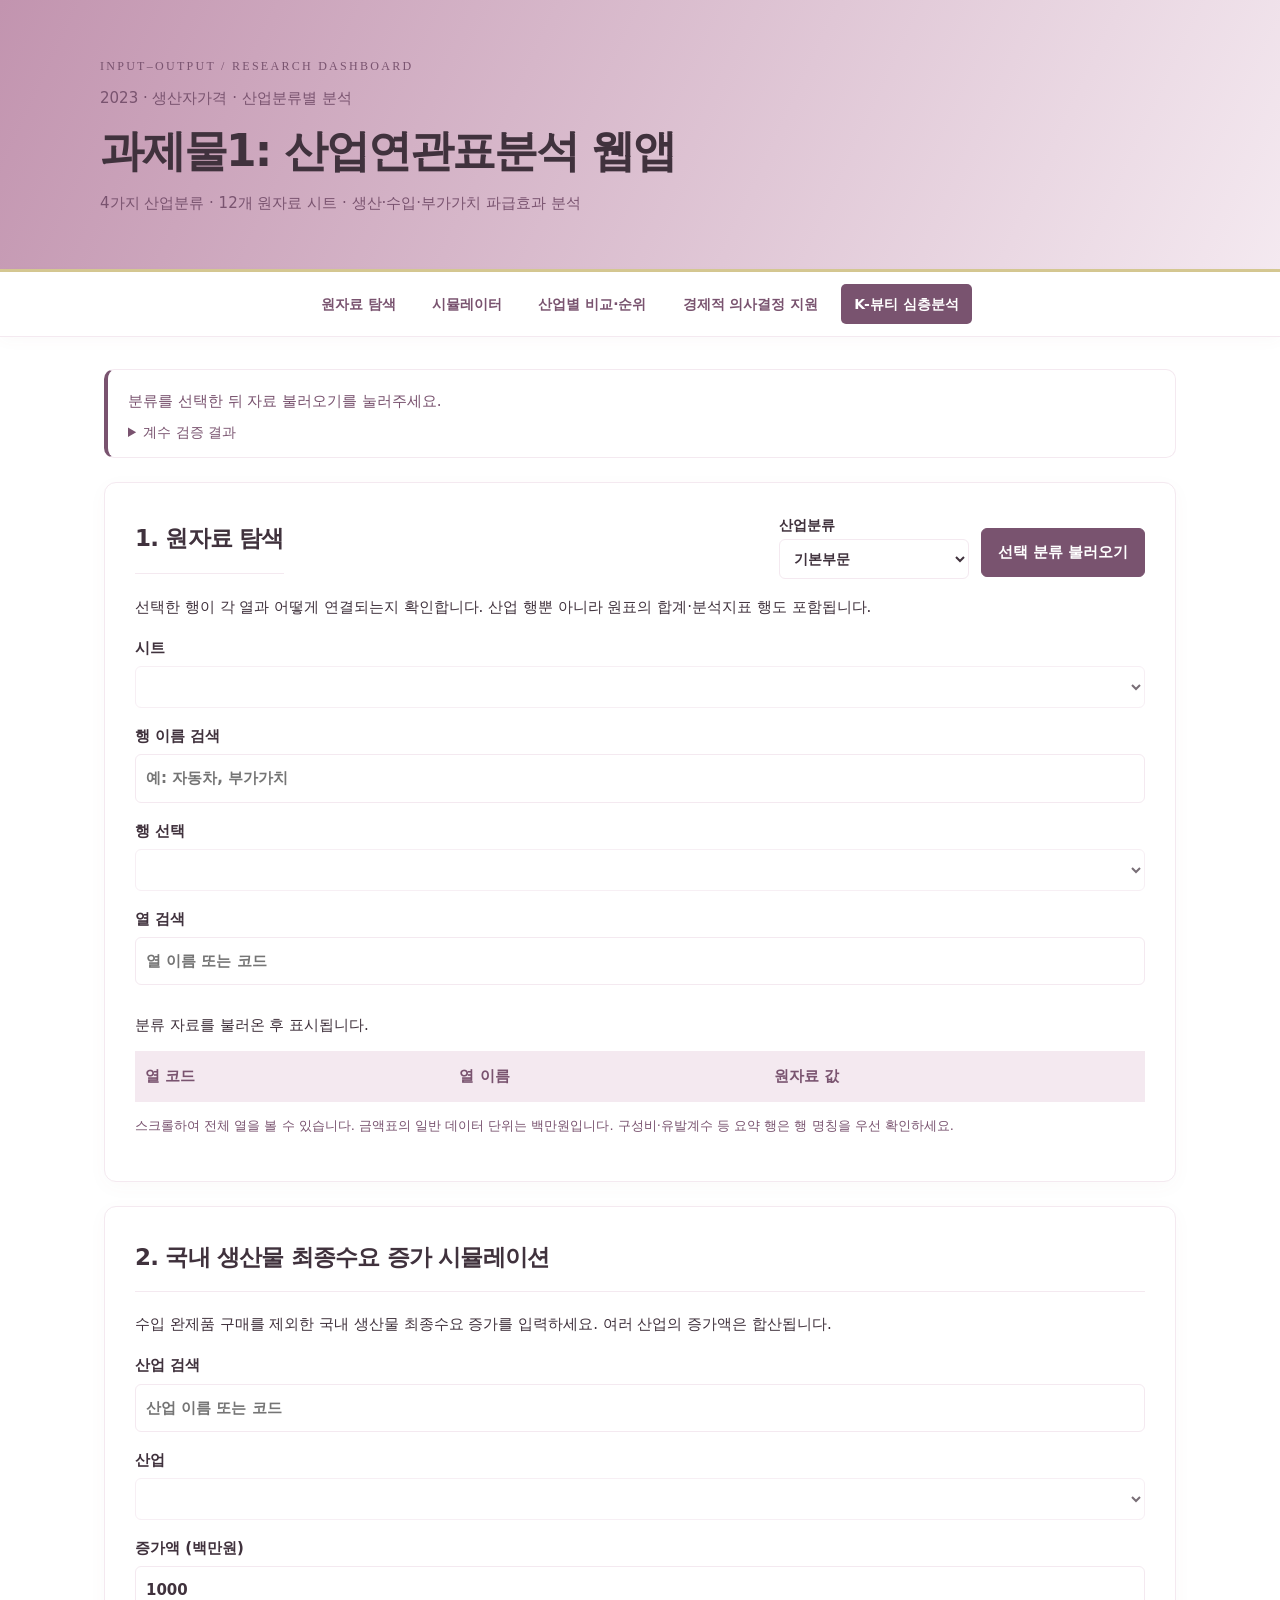
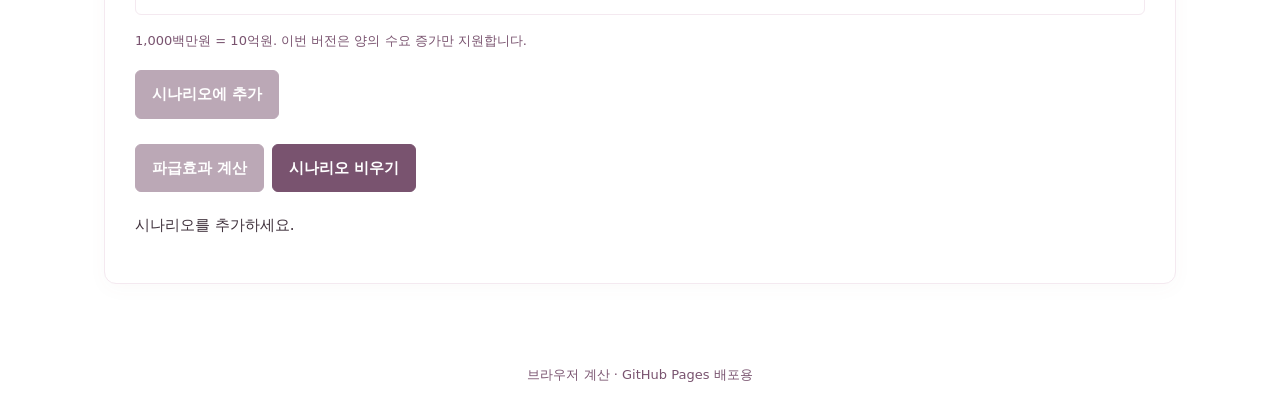
==== commit 03e0957a: "Add files via upload" ====
--- a/index.html
+++ b/index.html
@@ -13,7 +13,7 @@
 @media print{header{background:white!important}}
 </style></head>
 <body><header><p class="eyebrow">INPUT–OUTPUT / RESEARCH DASHBOARD</p><p>2023 · 생산자가격 · 산업분류별 분석</p><h1>과제물1: 산업연관표분석 웹앱</h1><p>4가지 산업분류 · 12개 원자료 시트 · 생산·수입·부가가치 파급효과 분석</p></header>
-<nav aria-label="주요 메뉴"><a href="#explorer">원자료 탐색</a><a href="#simulation">시뮬레이터</a><a href="./ranking.html">산업별 비교·순위</a><a href="./beauty.html">K-뷰티 심층분석</a></nav><main>
+<nav aria-label="주요 메뉴"><a href="#explorer">원자료 탐색</a><a href="#simulation">시뮬레이터</a><a href="./ranking.html">산업별 비교·순위</a><a href="./decision.html">경제적 의사결정 지원</a><a href="./beauty.html">K-뷰티 심층분석</a></nav><main>
 <aside aria-label="분석 준비 상태" class="loading-status"><p id="status" role="status">분류를 선택한 뒤 자료 불러오기를 눌러주세요.</p><details><summary>계수 검증 결과</summary><pre id="validation">아직 자료를 불러오지 않았습니다.</pre></details></aside>
 <section id="explorer"><div class="section-heading"><h2>1. 원자료 탐색</h2><div class="load-controls"><label for="classification">산업분류<select id="classification"><option value="basic">기본부문</option><option value="large">통합대분류</option><option value="medium">통합중분류</option><option value="small">통합소분류</option></select></label><button id="load-basic" type="button">선택 분류 불러오기</button></div></div><p>선택한 행이 각 열과 어떻게 연결되는지 확인합니다. 산업 행뿐 아니라 원표의 합계·분석지표 행도 포함됩니다.</p><label>시트<select disabled="" id="sheet"></select></label><label>행 이름 검색<input disabled="" id="row-search" placeholder="예: 자동차, 부가가치"/></label><label>행 선택<select disabled="" id="row"></select></label><p id="unit"></p><label>열 검색<input disabled="" id="col-search" placeholder="열 이름 또는 코드"/></label><div class="scroll"><table><caption id="explore-caption">분류 자료를 불러온 후 표시됩니다.</caption><thead><tr><th>열 코드</th><th>열 이름</th><th>원자료 값</th></tr></thead><tbody id="cells"></tbody></table></div><p class="note">스크롤하여 전체 열을 볼 수 있습니다. 금액표의 일반 데이터 단위는 백만원입니다. 구성비·유발계수 등 요약 행은 행 명칭을 우선 확인하세요.</p></section>
 <section id="simulation"><h2>2. 국내 생산물 최종수요 증가 시뮬레이션</h2><p>수입 완제품 구매를 제외한 국내 생산물 최종수요 증가를 입력하세요. 여러 산업의 증가액은 합산됩니다.</p><label>산업 검색<input disabled="" id="sector-search" placeholder="산업 이름 또는 코드"/></label><form id="scenario"><label>산업<select disabled="" id="sector" required=""></select></label><label>증가액 (백만원)<input disabled="" id="amount" min="0.01" required="" step="any" type="number" value="1000"/></label><p class="note">1,000백만원 = 10억원. 이번 버전은 양의 수요 증가만 지원합니다.</p><button disabled="" id="add">시나리오에 추가</button></form><ul id="basket"></ul><button disabled="" id="run">파급효과 계산</button><button id="clear">시나리오 비우기</button><p id="sim-status" role="status">시나리오를 추가하세요.</p><div hidden="" id="results"><div class="cards" id="cards"></div><h3>생산유발액 상위 15개 산업</h3><div id="bars"></div><button id="download">전체 산업 CSV 다운로드</button><div class="scroll"><table><caption>산업별 유발액 — 백만원, 생산유발액 내림차순</caption><thead><tr><th>코드</th><th>산업</th><th>생산</th><th>수입</th><th>부가가치</th></tr></thead><tbody id="result-rows"></tbody></table></div></div></section>
